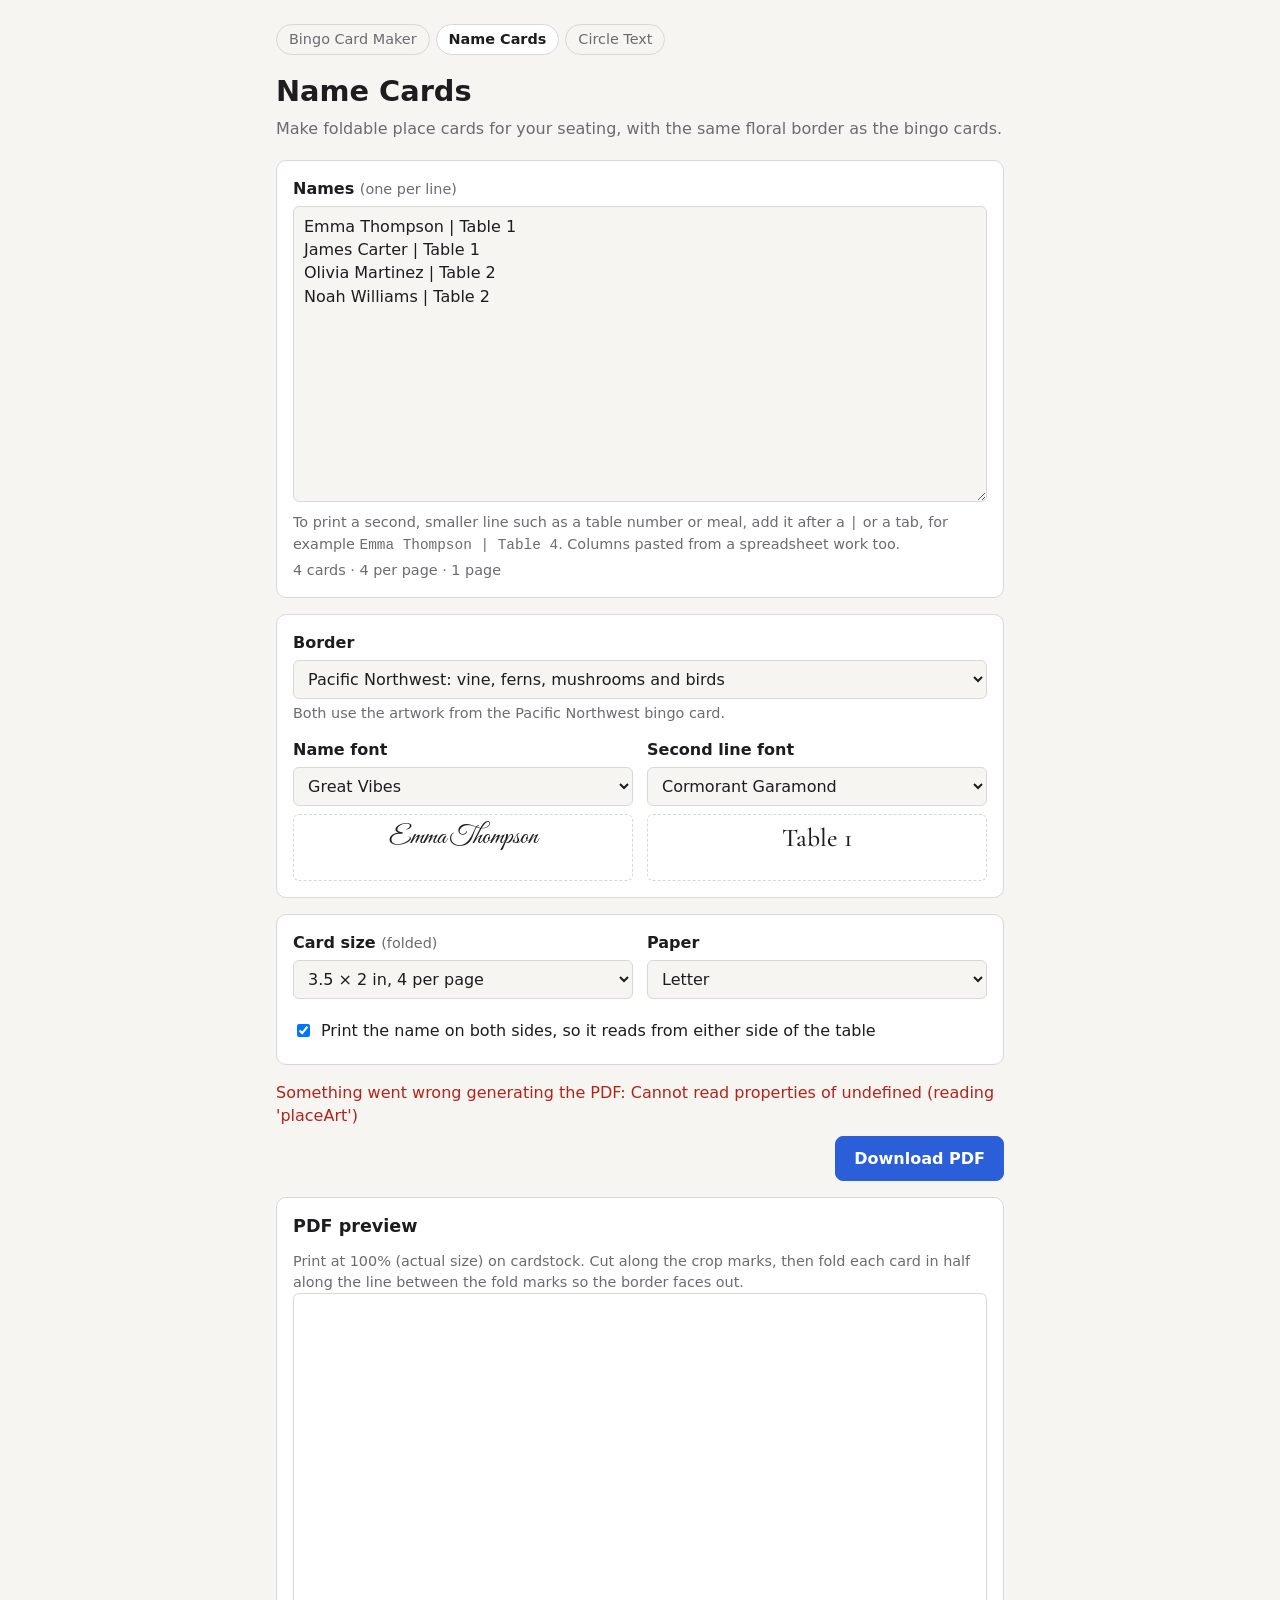
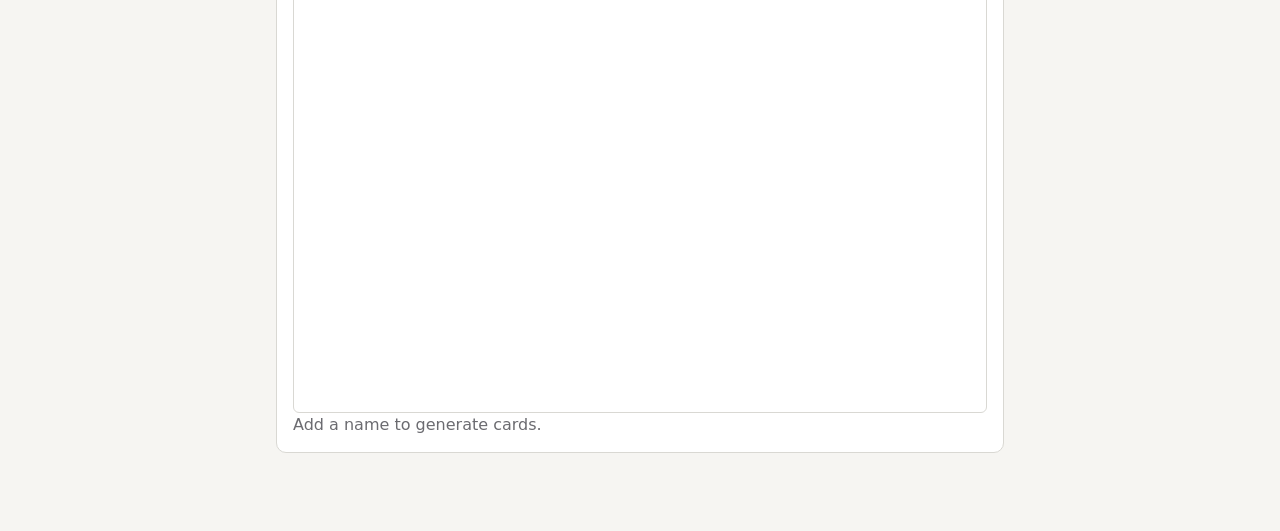
==== namecards.html @ 22441b99 "Print dithered card backs as vector dots so the page doesn't freeze Each dithered back was a large P" ====
<!doctype html>
<html lang="en">
<head>
  <meta charset="utf-8">
  <meta name="viewport" content="width=device-width, initial-scale=1">
  <title>Name Cards</title>
  <link rel="stylesheet" href="style.css?v=20261105g">
</head>
<body>
  <main>
    <nav class="tools"><a href="index.html">Bingo Card Maker</a><a href="namecards.html" aria-current="page">Name Cards</a><a href="semicircle.html">Circle Text</a></nav>
    <header>
      <h1>Name Cards</h1>
      <p class="sub">Make foldable place cards for your seating, with the same floral border as the bingo cards.</p>
    </header>

    <form id="form" autocomplete="off">
      <section class="panel">
        <label for="names">Names <span class="hint">(one per line)</span></label>
        <textarea id="names" rows="12" placeholder="Emma Thompson | Table 1&#10;James Carter | Table 1&#10;..."></textarea>
        <p class="hint">To print a second, smaller line such as a table number or meal, add it after a <code>|</code> or a tab, for example <code>Emma Thompson | Table 4</code>. Columns pasted from a spreadsheet work too.</p>
        <p id="nameCount" class="hint"></p>
      </section>

      <section class="panel grid2">
        <div class="full">
          <label for="border">Border</label>
          <select id="border">
            <option value="northwest" selected>Pacific Northwest: vine, ferns, mushrooms and birds</option>
            <option value="floral">Floral vine: thimbleberry flowers all the way round</option>
          </select>
          <p class="hint">Both use the artwork from the Pacific Northwest bingo card.</p>
        </div>
        <div>
          <label for="nameFont">Name font</label>
          <select id="nameFont" class="font-select"></select>
          <p class="font-sample" data-for="nameFont">Emma Thompson</p>
        </div>
        <div>
          <label for="detailFont">Second line font</label>
          <select id="detailFont" class="font-select"></select>
          <p class="font-sample" data-for="detailFont">Table 4</p>
        </div>
      </section>

      <section class="panel grid2">
        <div>
          <label for="cardSize">Card size <span class="hint">(folded)</span></label>
          <select id="cardSize">
            <option value="small" selected>3.5 × 2 in, 4 per page</option>
            <option value="medium">3.75 × 2.5 in, 4 per page</option>
            <option value="large">7 × 4.5 in, 1 per page</option>
          </select>
        </div>
        <div>
          <label for="paper">Paper</label>
          <select id="paper">
            <option value="letter" selected>Letter</option>
            <option value="a4">A4</option>
          </select>
        </div>
        <div class="full">
          <label class="check"><input id="bothSides" type="checkbox" checked> Print the name on both sides, so it reads from either side of the table</label>
        </div>
      </section>

      <p id="error" class="error" role="alert"></p>

      <div class="actions">
        <button type="submit" id="downloadBtn">Download PDF</button>
      </div>
    </form>

    <section class="panel">
      <h2>PDF preview <span id="status" class="hint"></span></h2>
      <p class="hint">Print at 100% (actual size) on cardstock. Cut along the crop marks, then fold each card in half along the line between the fold marks so the border faces out.</p>
      <iframe id="pdfFrame" title="Generated name cards PDF"></iframe>
      <p id="pdfEmpty" class="empty">Add a name to generate cards.</p>
    </section>
  </main>

  <script src="vendor/jspdf.umd.min.js"></script>
  <script src="pdf-fonts.js?v=20261105g"></script>
  <script src="pnw-art.js?v=20261105g"></script>
  <script src="namecards.js?v=20261105g"></script>
</body>
</html>
---- style.css ----
@font-face { font-family: "Great Vibes"; src: url("fonts/GreatVibes-Regular.ttf") format("truetype"); font-weight: 400; font-display: swap; }
@font-face { font-family: "Pinyon Script"; src: url("fonts/PinyonScript-Regular.ttf") format("truetype"); font-weight: 400; font-display: swap; }
@font-face { font-family: "Parisienne"; src: url("fonts/Parisienne-Regular.ttf") format("truetype"); font-weight: 400; font-display: swap; }
@font-face { font-family: "Allura"; src: url("fonts/Allura-Regular.ttf") format("truetype"); font-weight: 400; font-display: swap; }
@font-face { font-family: "Alex Brush"; src: url("fonts/AlexBrush-Regular.ttf") format("truetype"); font-weight: 400; font-display: swap; }
@font-face { font-family: "Dancing Script"; src: url("fonts/DancingScript-Medium.ttf") format("truetype"); font-weight: 400; font-display: swap; }
@font-face { font-family: "Dancing Script"; src: url("fonts/DancingScript-Bold.ttf") format("truetype"); font-weight: 700; font-display: swap; }
@font-face { font-family: "Cormorant Garamond"; src: url("fonts/CormorantGaramond-Medium.ttf") format("truetype"); font-weight: 400; font-display: swap; }
@font-face { font-family: "Cormorant Garamond"; src: url("fonts/CormorantGaramond-Bold.ttf") format("truetype"); font-weight: 700; font-display: swap; }
@font-face { font-family: "EB Garamond"; src: url("fonts/EBGaramond-Regular.ttf") format("truetype"); font-weight: 400; font-display: swap; }
@font-face { font-family: "EB Garamond"; src: url("fonts/EBGaramond-Bold.ttf") format("truetype"); font-weight: 700; font-display: swap; }
@font-face { font-family: "Playfair Display"; src: url("fonts/PlayfairDisplay-Regular.ttf") format("truetype"); font-weight: 400; font-display: swap; }
@font-face { font-family: "Playfair Display"; src: url("fonts/PlayfairDisplay-Bold.ttf") format("truetype"); font-weight: 700; font-display: swap; }
@font-face { font-family: "Lora"; src: url("fonts/Lora-Regular.ttf") format("truetype"); font-weight: 400; font-display: swap; }
@font-face { font-family: "Lora"; src: url("fonts/Lora-Bold.ttf") format("truetype"); font-weight: 700; font-display: swap; }

:root {
  --bg: #f6f5f2;
  --panel: #ffffff;
  --text: #1d1d1f;
  --muted: #6b6b70;
  --border: #d9d8d3;
  --accent: #2b5fd9;
  --accent-text: #ffffff;
  --error: #b42318;
  --free: #eef2fc;
}
@media (prefers-color-scheme: dark) {
  :root {
    --bg: #161618;
    --panel: #212124;
    --text: #ededee;
    --muted: #9c9ca3;
    --border: #3a3a3f;
    --accent: #6e94f2;
    --accent-text: #0e0e10;
    --error: #ff8a80;
    --free: #2a3350;
  }
}
* { box-sizing: border-box; }
body {
  margin: 0;
  background: var(--bg);
  color: var(--text);
  font: 16px/1.45 system-ui, -apple-system, "Segoe UI", Roboto, sans-serif;
}
main { max-width: 760px; margin: 0 auto; padding: 24px 16px 64px; }
h1 { margin: 0 0 4px; font-size: 1.8rem; }
h2 { margin: 0 0 12px; font-size: 1.1rem; }
.sub { margin: 0 0 20px; color: var(--muted); }
.panel {
  background: var(--panel);
  border: 1px solid var(--border);
  border-radius: 10px;
  padding: 16px;
  margin-bottom: 16px;
}
label { display: block; font-weight: 600; margin: 12px 0 6px; }
.panel > label:first-child, .grid2 label { margin-top: 0; }
.hint { font-weight: 400; color: var(--muted); font-size: 0.9rem; margin: 4px 0 0; }
input[type="text"], input[type="number"], textarea, select {
  width: 100%;
  padding: 8px 10px;
  border: 1px solid var(--border);
  border-radius: 6px;
  background: var(--bg);
  color: var(--text);
  font: inherit;
}
textarea { resize: vertical; }
.check { display: flex; align-items: center; gap: 8px; font-weight: 400; margin-top: 12px; }
.grid2 { display: grid; grid-template-columns: 1fr 1fr; gap: 14px; }
.grid2 .full { grid-column: 1 / -1; margin: 0; }
.actions { display: flex; gap: 10px; justify-content: flex-end; margin-bottom: 16px; flex-wrap: wrap; }
button {
  font: inherit;
  font-weight: 600;
  padding: 10px 18px;
  border-radius: 8px;
  border: 1px solid var(--accent);
  background: var(--accent);
  color: var(--accent-text);
  cursor: pointer;
}
button.secondary { background: transparent; color: var(--accent); }
.file-row { display: flex; flex-wrap: wrap; align-items: center; gap: 8px; }
.file-row input[type="file"] { flex: 1 1 200px; min-width: 0; }
.file-row button { padding: 6px 12px; }
button:disabled { opacity: 0.6; cursor: default; }
.error { color: var(--error); min-height: 1.2em; margin: 0 0 8px; }

.font-sample {
  margin: 8px 0 0;
  padding: 6px 10px;
  min-height: 2.6em;
  font-size: 1.6rem;
  line-height: 1.3;
  text-align: center;
  border: 1px dashed var(--border);
  border-radius: 6px;
  overflow: hidden;
  white-space: nowrap;
  text-overflow: ellipsis;
}
h2 .hint { font-size: 0.85rem; margin-left: 6px; }
#pdfFrame {
  display: block;
  width: 100%;
  height: 80vh;
  min-height: 420px;
  border: 1px solid var(--border);
  border-radius: 6px;
  background: #fff;
}
.empty { color: var(--muted); margin: 0; }
[hidden] { display: none !important; }

@media (max-width: 520px) {
  .grid2 { grid-template-columns: 1fr; }
  #pdfFrame { height: 70vh; }
}

[hidden] { display: none !important; }
.spaced { margin-top: 14px; }
input[type="file"] { font: inherit; max-width: 100%; }
#bgPreview {
  display: block;
  margin-top: 12px;
  max-width: 100%;
  border: 1px solid var(--border);
  border-radius: 4px;
}

/* Links between the tools */
nav.tools { display: flex; gap: 6px; flex-wrap: wrap; margin-bottom: 16px; }
nav.tools a {
  padding: 4px 12px;
  border: 1px solid var(--border);
  border-radius: 999px;
  color: var(--muted);
  text-decoration: none;
  font-size: 0.9rem;
}
nav.tools a:hover { color: var(--text); }
nav.tools a[aria-current="page"] { background: var(--panel); color: var(--text); font-weight: 600; }

/* Half-circle text */
.label { display: block; font-weight: 600; margin: 0 0 6px; }
.panel .check:first-of-type { margin-top: 6px; }
label.disabled { color: var(--muted); }
.inline { display: flex; gap: 8px; }
.inline input { flex: 1; min-width: 0; }
button.small { padding: 6px 12px; font-size: 0.9rem; white-space: nowrap; }
input[type="color"] {
  width: 100%;
  height: 40px;
  padding: 2px;
  border: 1px solid var(--border);
  border-radius: 6px;
  background: var(--bg);
}
.stage {
  display: flex;
  justify-content: center;
  align-items: center;
  padding: 16px;
  border: 1px solid var(--border);
  border-radius: 6px;
  background: #fff;
  margin-bottom: 8px;
}
#preview { width: 100%; display: flex; justify-content: center; }
#preview svg { display: block; max-width: 100%; max-height: 65vh; width: auto; height: auto; }
#preview .frame-fill { fill: #f2f0ea; }
#preview .frame-guide { fill: none; stroke: #b9b6ad; stroke-width: 1; stroke-dasharray: 5 4; }

/* Style controls: one set shared by both halves, or one per half */
h3 { margin: 0; font-size: 1rem; }
.styles { margin-top: 14px; }
.styles.split { display: grid; grid-template-columns: 1fr 1fr; gap: 20px; }
.style-side { display: grid; grid-template-columns: 1fr 1fr; gap: 14px; align-content: start; }
.styles.split .style-side { grid-template-columns: 1fr; }
.styles.split .style-side + .style-side { border-left: 1px solid var(--border); padding-left: 20px; }
.style-side .full { grid-column: 1 / -1; }
.style-side label { margin-top: 0; }
.style-side .check { margin-top: 8px; }
@media (max-width: 520px) {
  .styles.split, .style-side { grid-template-columns: 1fr; }
  .styles.split .style-side + .style-side { border-left: 0; padding-left: 0; border-top: 1px solid var(--border); padding-top: 16px; }
}
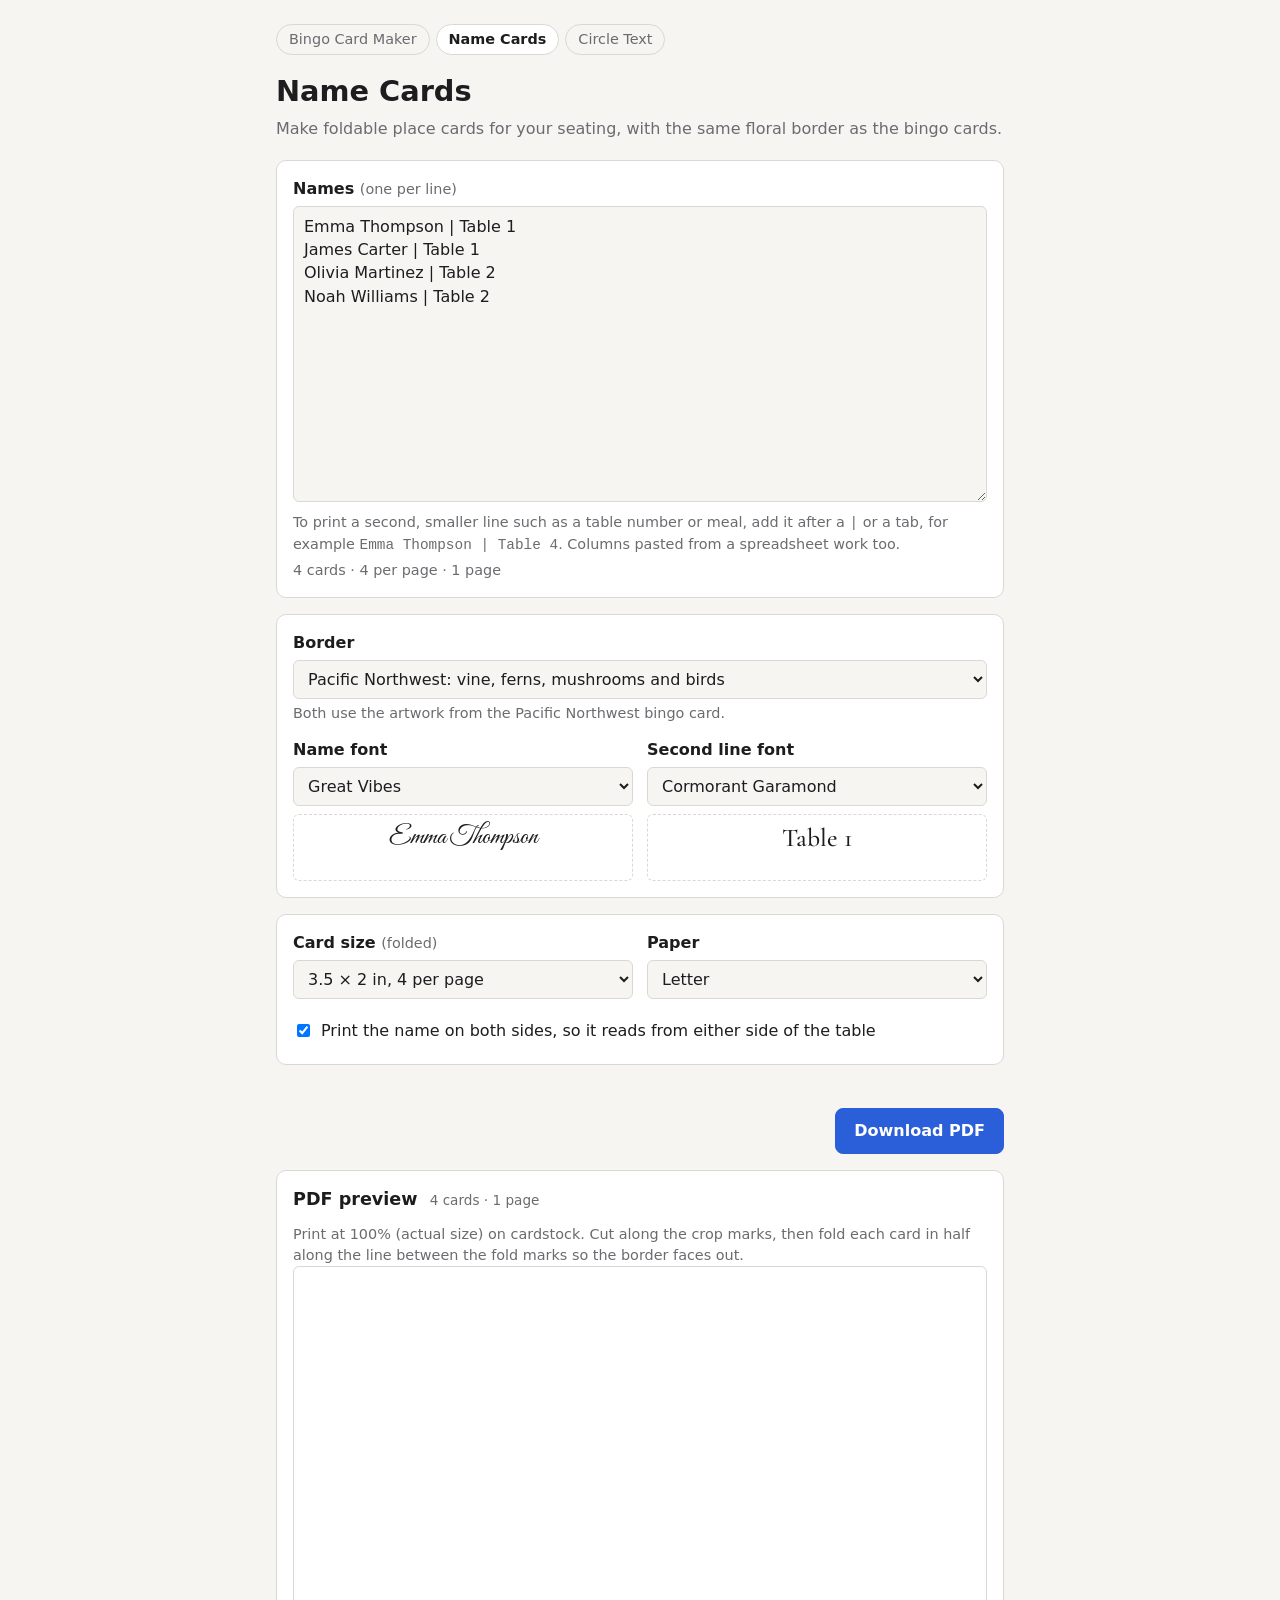
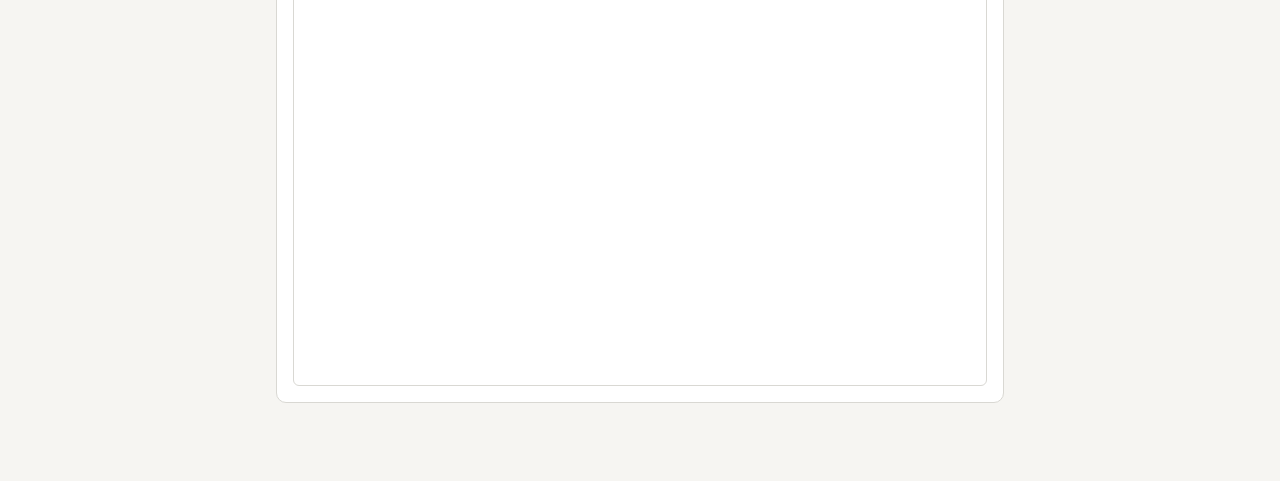
==== commit 057843ea: "Merge main into the dithering branch Co-Authored-By: Claude Opus 5.5 <noreply@anthropic.com> Claude-" ====
--- a/namecards.html
+++ b/namecards.html
@@ -4,7 +4,7 @@
   <meta charset="utf-8">
   <meta name="viewport" content="width=device-width, initial-scale=1">
   <title>Name Cards</title>
-  <link rel="stylesheet" href="style.css?v=20261105g">
+  <link rel="stylesheet" href="style.css?v=20261105o">
 </head>
 <body>
   <main>
@@ -80,8 +80,9 @@
   </main>
 
   <script src="vendor/jspdf.umd.min.js"></script>
-  <script src="pdf-fonts.js?v=20261105g"></script>
-  <script src="pnw-art.js?v=20261105g"></script>
-  <script src="namecards.js?v=20261105g"></script>
+  <script src="pdf-fonts.js?v=20261105o"></script>
+  <script src="pdf-canvas.js?v=20261105o"></script>
+  <script src="pnw-art.js?v=20261105o"></script>
+  <script src="namecards.js?v=20261105o"></script>
 </body>
 </html>
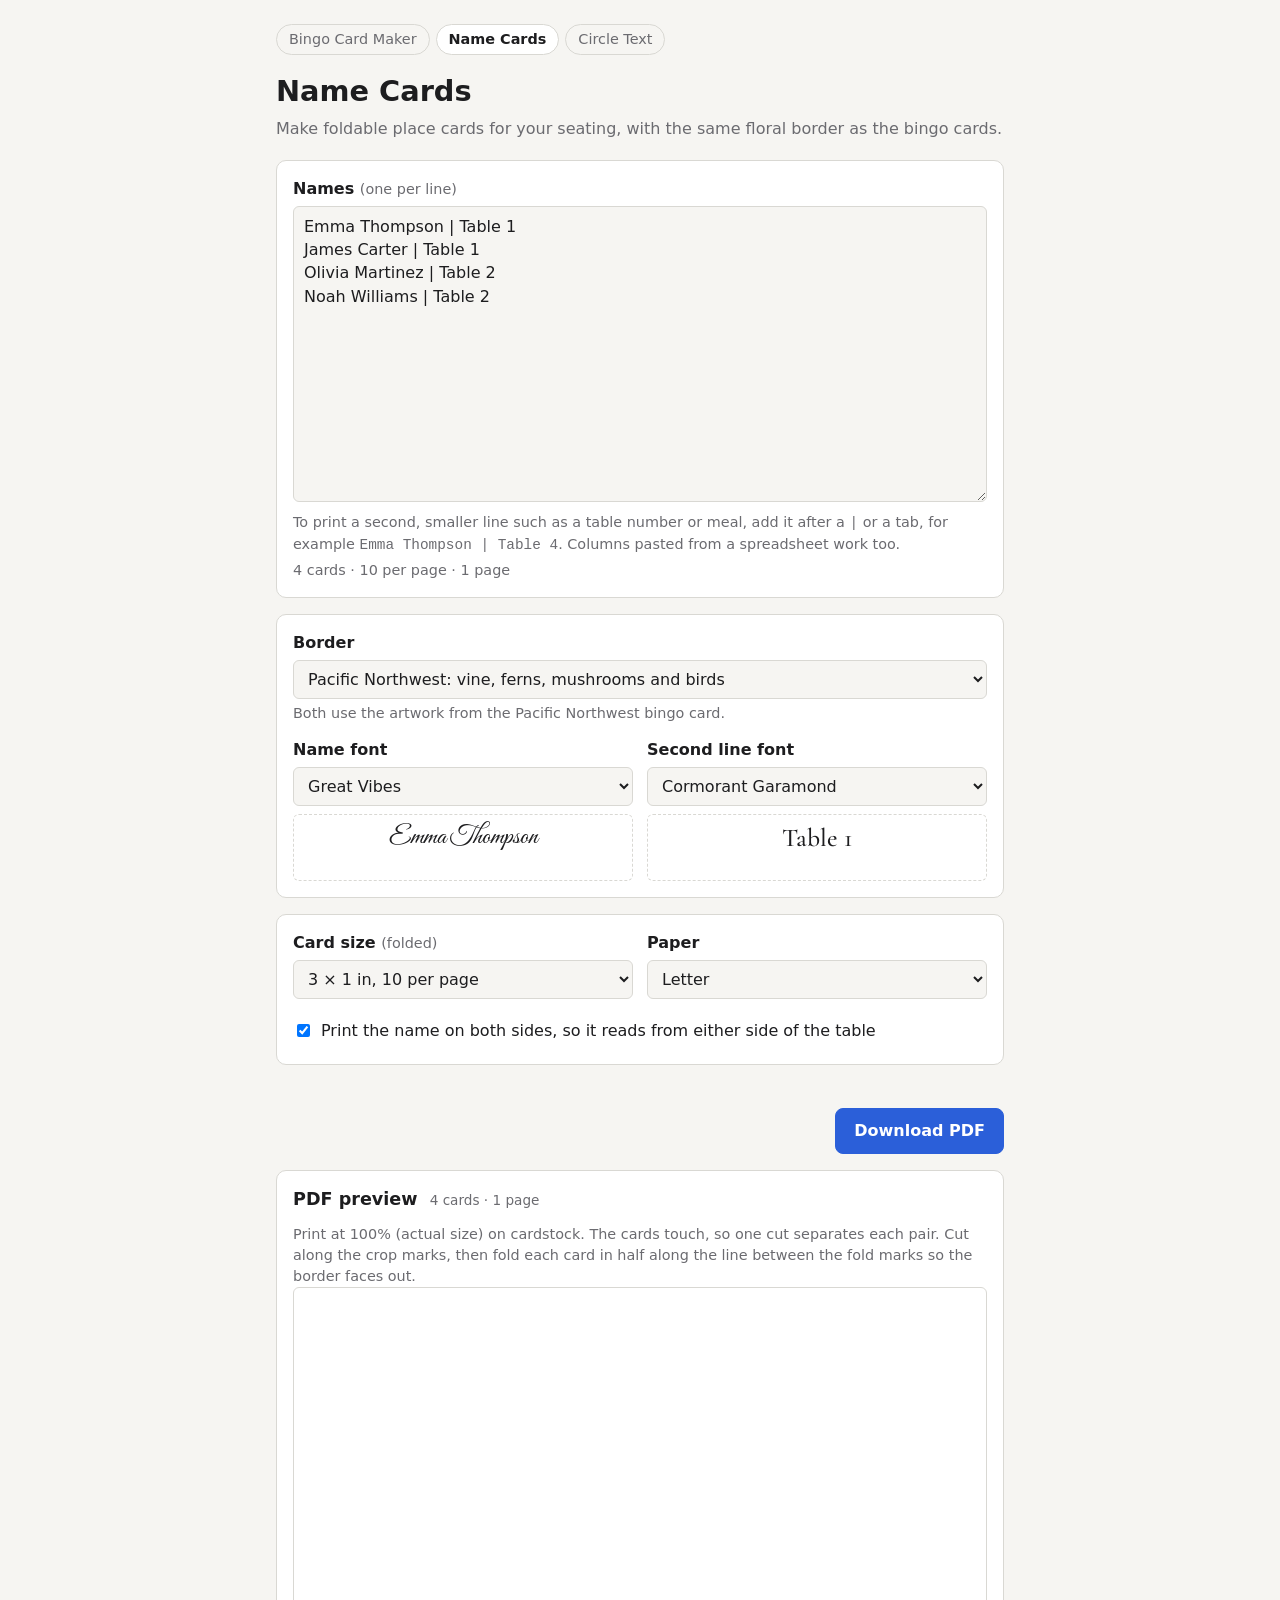
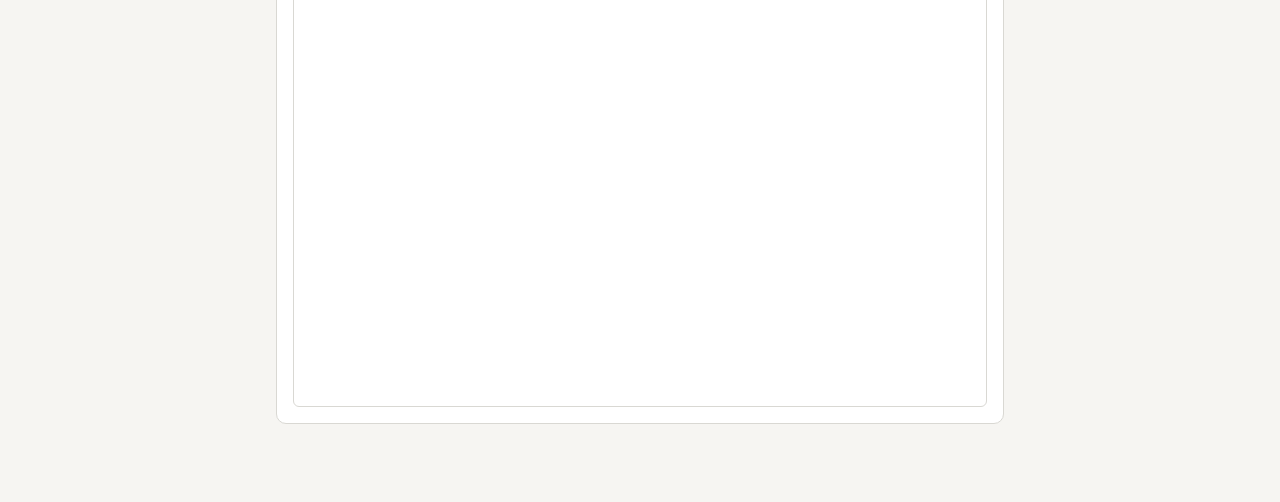
==== commit ea7df5ca: "Name cards: add 3 × 1 in size as default and remove gaps between cards Cards now butt up against eac" ====
--- a/namecards.html
+++ b/namecards.html
@@ -4,7 +4,7 @@
   <meta charset="utf-8">
   <meta name="viewport" content="width=device-width, initial-scale=1">
   <title>Name Cards</title>
-  <link rel="stylesheet" href="style.css?v=20261105o">
+  <link rel="stylesheet" href="style.css?v=20261105p">
 </head>
 <body>
   <main>
@@ -47,7 +47,8 @@
         <div>
           <label for="cardSize">Card size <span class="hint">(folded)</span></label>
           <select id="cardSize">
-            <option value="small" selected>3.5 × 2 in, 4 per page</option>
+            <option value="tiny" selected>3 × 1 in, 10 per page</option>
+            <option value="small">3.5 × 2 in, 4 per page</option>
             <option value="medium">3.75 × 2.5 in, 4 per page</option>
             <option value="large">7 × 4.5 in, 1 per page</option>
           </select>
@@ -73,16 +74,16 @@
 
     <section class="panel">
       <h2>PDF preview <span id="status" class="hint"></span></h2>
-      <p class="hint">Print at 100% (actual size) on cardstock. Cut along the crop marks, then fold each card in half along the line between the fold marks so the border faces out.</p>
+      <p class="hint">Print at 100% (actual size) on cardstock. The cards touch, so one cut separates each pair. Cut along the crop marks, then fold each card in half along the line between the fold marks so the border faces out.</p>
       <iframe id="pdfFrame" title="Generated name cards PDF"></iframe>
       <p id="pdfEmpty" class="empty">Add a name to generate cards.</p>
     </section>
   </main>
 
   <script src="vendor/jspdf.umd.min.js"></script>
-  <script src="pdf-fonts.js?v=20261105o"></script>
-  <script src="pdf-canvas.js?v=20261105o"></script>
-  <script src="pnw-art.js?v=20261105o"></script>
-  <script src="namecards.js?v=20261105o"></script>
+  <script src="pdf-fonts.js?v=20261105p"></script>
+  <script src="pdf-canvas.js?v=20261105p"></script>
+  <script src="pnw-art.js?v=20261105p"></script>
+  <script src="namecards.js?v=20261105p"></script>
 </body>
 </html>
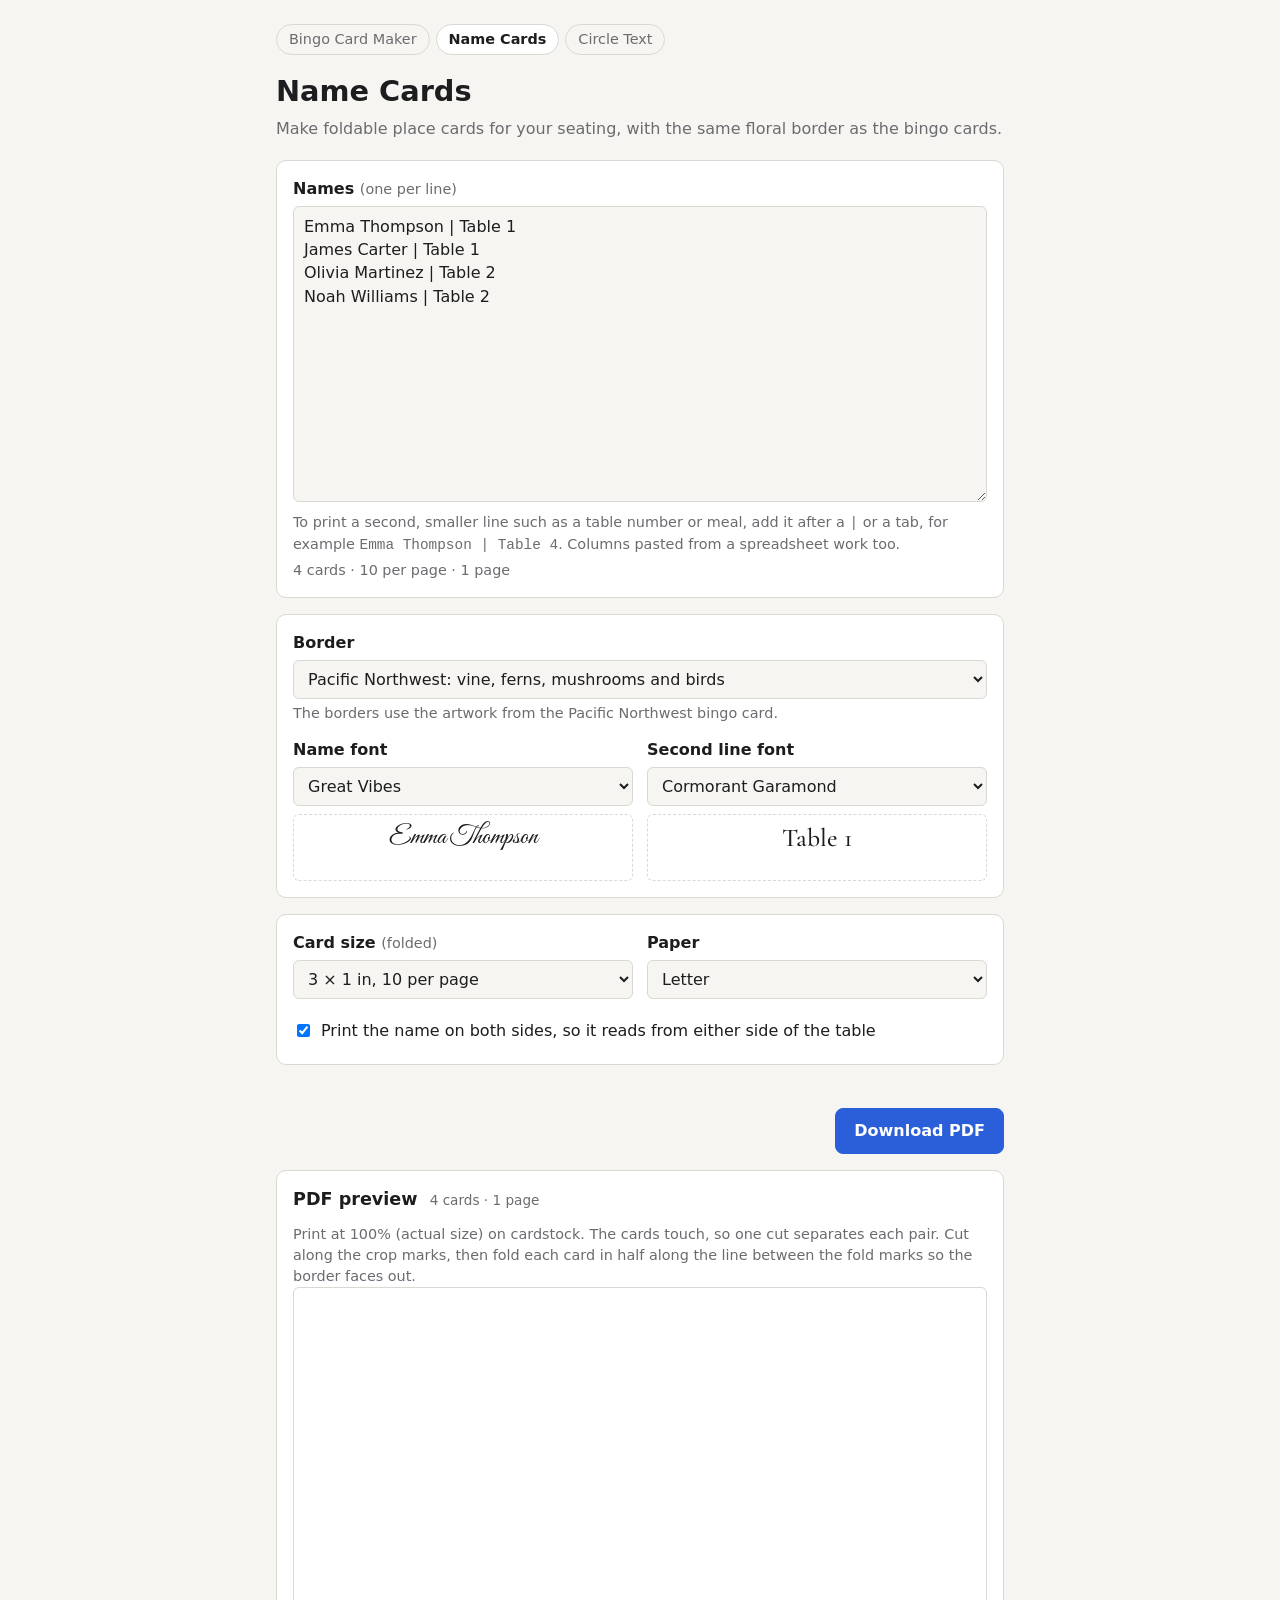
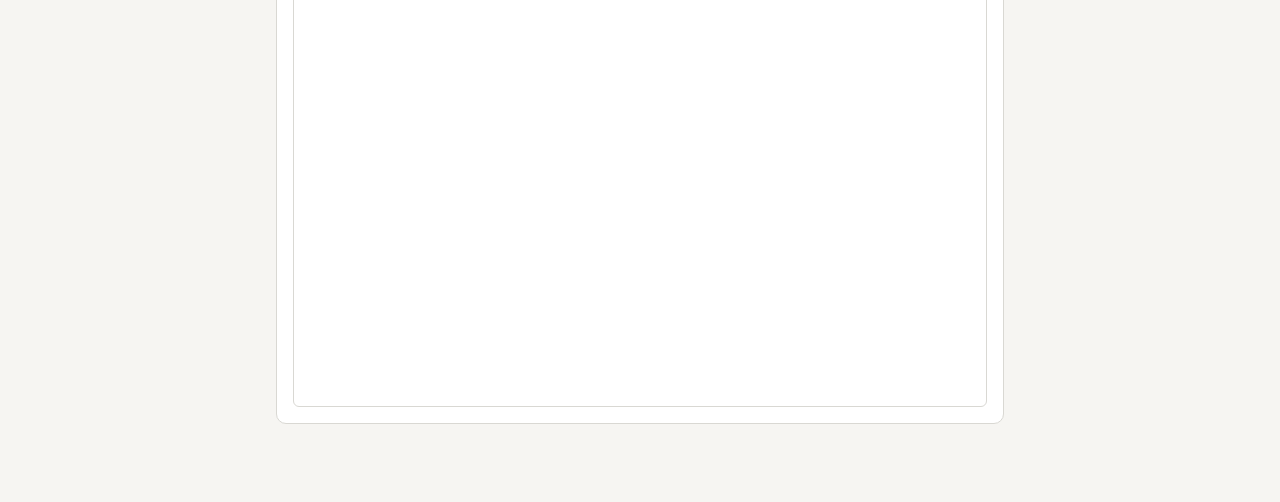
==== commit 02355a18: "Add a no-border option to bingo and name cards Choosing Border: None prints only the text and outlin" ====
--- a/namecards.html
+++ b/namecards.html
@@ -4,7 +4,7 @@
   <meta charset="utf-8">
   <meta name="viewport" content="width=device-width, initial-scale=1">
   <title>Name Cards</title>
-  <link rel="stylesheet" href="style.css?v=20261105p">
+  <link rel="stylesheet" href="style.css?v=20261105r">
 </head>
 <body>
   <main>
@@ -28,8 +28,9 @@
           <select id="border">
             <option value="northwest" selected>Pacific Northwest: vine, ferns, mushrooms and birds</option>
             <option value="floral">Floral vine: thimbleberry flowers all the way round</option>
+            <option value="none">None: text only, outlined cut lines</option>
           </select>
-          <p class="hint">Both use the artwork from the Pacific Northwest bingo card.</p>
+          <p class="hint">The borders use the artwork from the Pacific Northwest bingo card.</p>
         </div>
         <div>
           <label for="nameFont">Name font</label>
@@ -81,9 +82,9 @@
   </main>
 
   <script src="vendor/jspdf.umd.min.js"></script>
-  <script src="pdf-fonts.js?v=20261105p"></script>
-  <script src="pdf-canvas.js?v=20261105p"></script>
-  <script src="pnw-art.js?v=20261105p"></script>
-  <script src="namecards.js?v=20261105p"></script>
+  <script src="pdf-fonts.js?v=20261105r"></script>
+  <script src="pdf-canvas.js?v=20261105r"></script>
+  <script src="pnw-art.js?v=20261105r"></script>
+  <script src="namecards.js?v=20261105r"></script>
 </body>
 </html>
